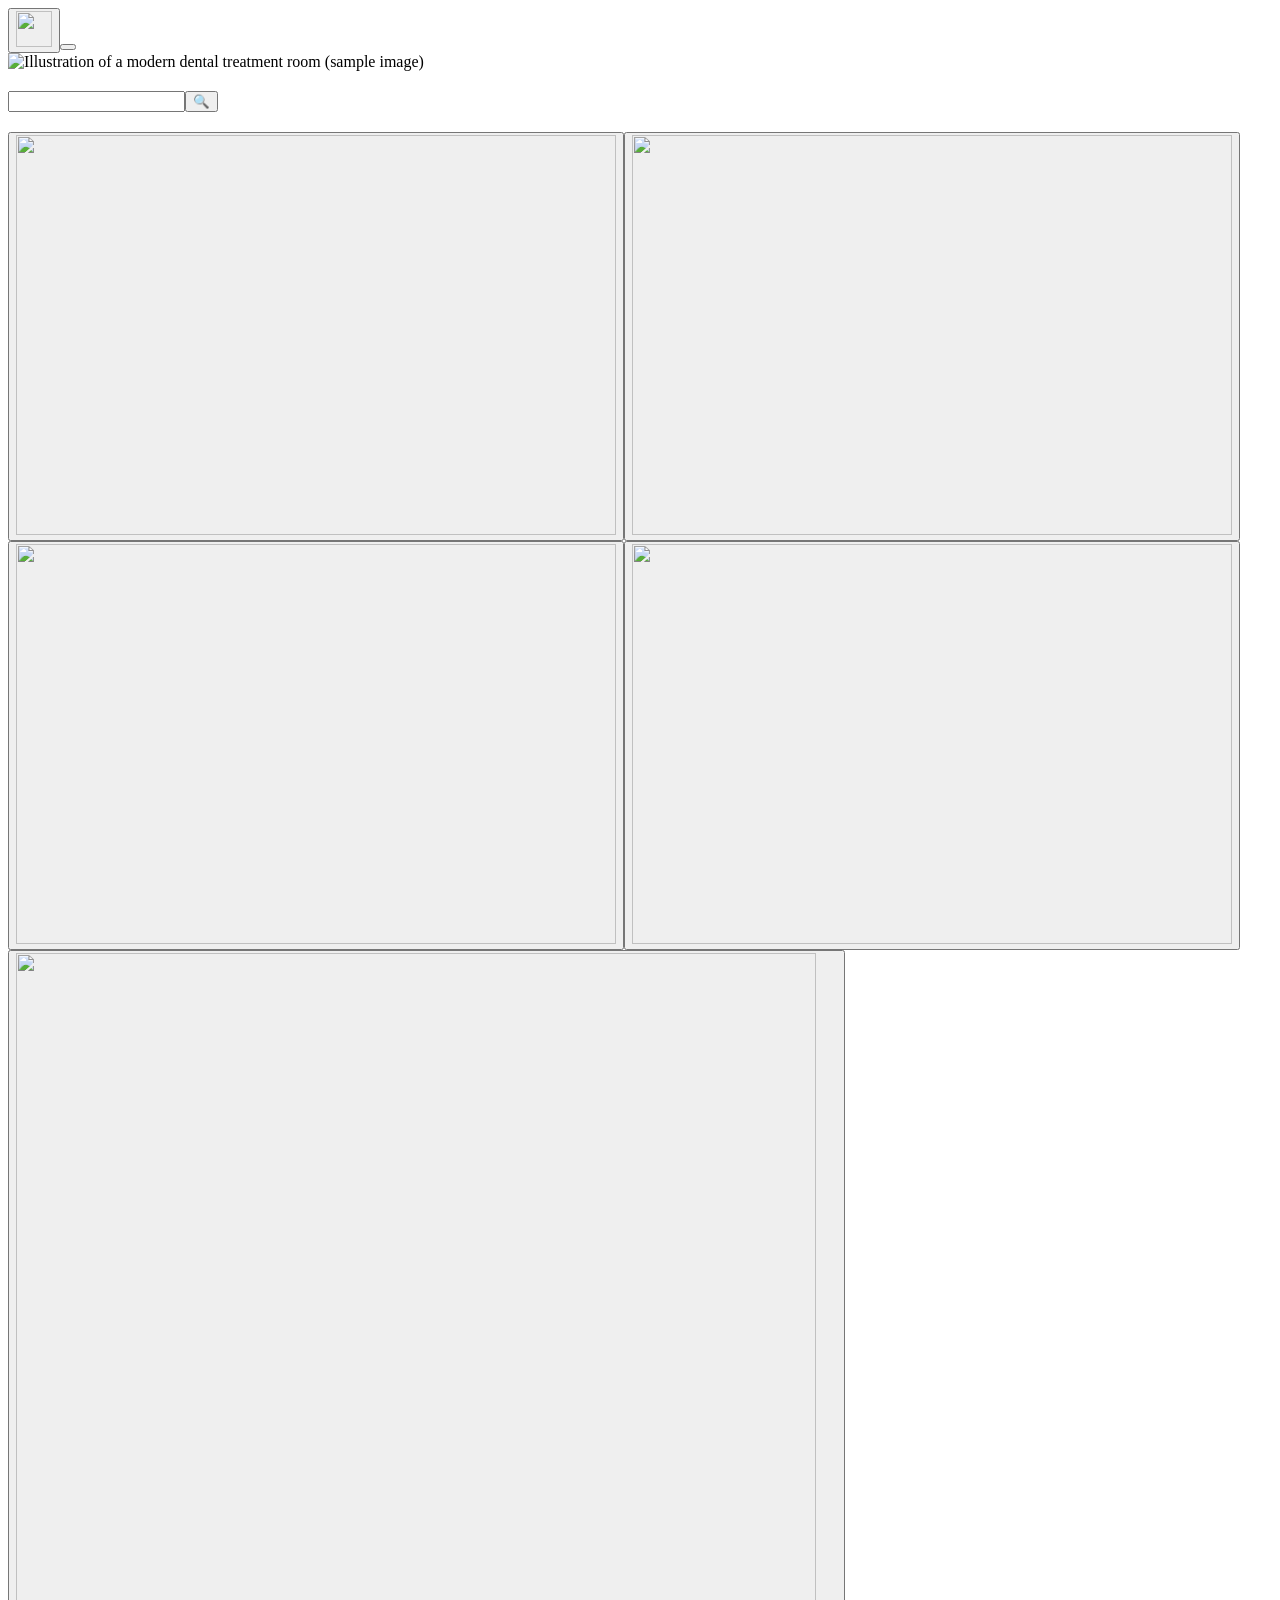
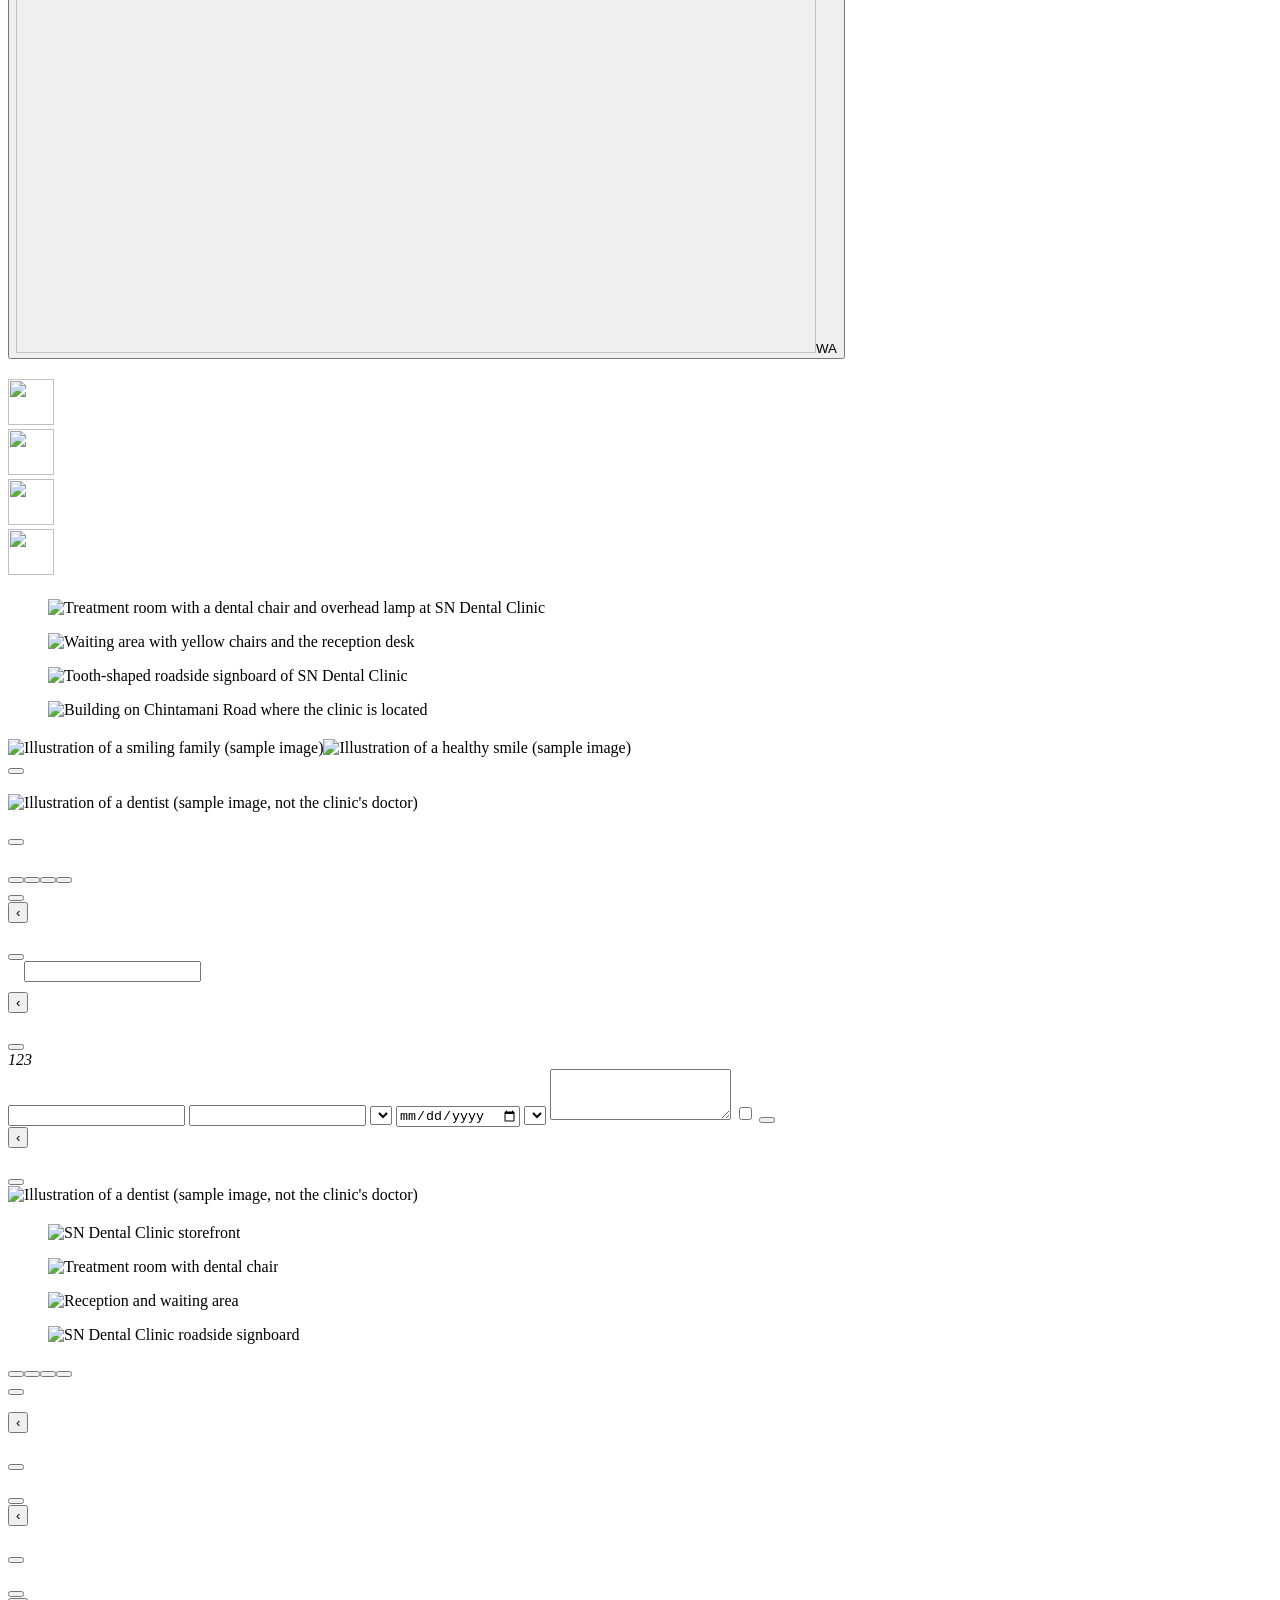
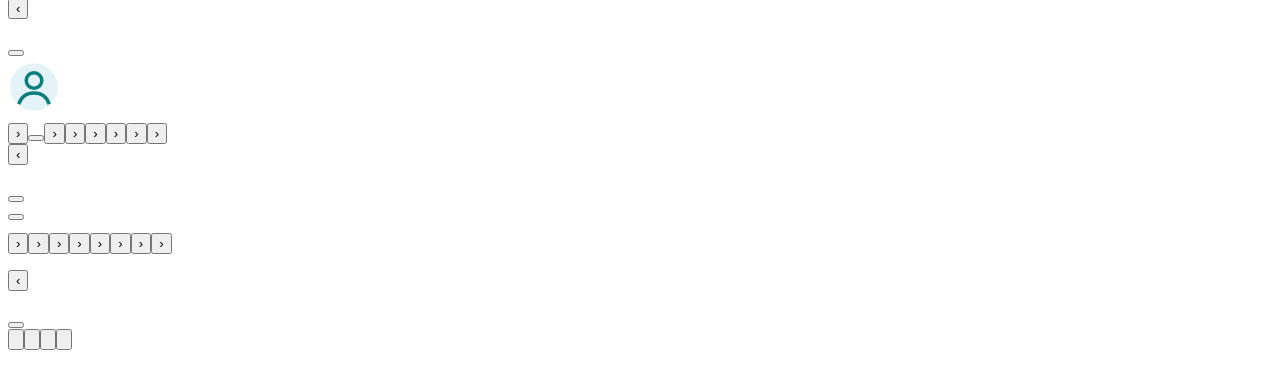
==== index.html @ cbc666bf "Add files via upload Good and best services for you" ====
<!doctype html>
<html lang="en"><head><meta charset="utf-8">
<meta name="viewport" content="width=device-width,initial-scale=1,viewport-fit=cover">
<title>SN Dental Clinic, Hoskote (Demo App)</title>
<meta name="description" content="Demo app-style website for SN Dental Clinic, Hoskote. Request appointments by WhatsApp. Sample content.">
<meta name="robots" content="noindex"><!-- remove at launch -->
<!-- After deploy, add: <link rel="canonical" href="https://FINAL-URL/"> and an absolute og:image URL (assets/images/og-image.jpg). -->
<meta property="og:type" content="website"><meta property="og:title" content="SN Dental Clinic, Hoskote"><meta property="og:description" content="Request a dental appointment by WhatsApp. Demo site.">
<link rel="manifest" href="manifest.webmanifest"><link rel="icon" href="assets/images/favicon.svg" type="image/svg+xml"><link rel="apple-touch-icon" href="assets/images/apple-touch-icon.png">
<meta name="theme-color" content="#0b3a5c"><meta name="color-scheme" content="light">
<link rel="stylesheet" href="css/styles.css">
<script src="js/config.js"></script>
<script src="js/app.js" defer></script></head>
<body>
<a class="skip" href="#main" data-t="Skip to content"></a>
<main class="app" id="main" tabindex="-1">
<div class="demo" id="demo" data-t="Demo app: sample content. Details are placeholders until the clinic verifies them."></div>

<section class="scr on" id="s-home">
 <div class="bar"><button class="brand" data-go="more"><img src="assets/images/logo-mark.svg" width="36" height="36" alt=""><span><span class="cn"></span><small data-t="Hoskote"></small></span></button><button class="ib langbtn" type="button"></button></div>
 <div class="hero" id="hero"><picture><source media="(max-width:600px)" srcset="assets/images/hero-dental-clinic-mobile.webp"><img id="hero-art" src="assets/images/hero-dental-clinic.webp" width="1600" height="900" alt="Illustration of a modern dental treatment room (sample image)" fetchpriority="high"></picture><h1><span data-t="Healthy Smiles"></span><span data-t="Brighter Lives"></span></h1><p data-t="Dental care in Hoskote"></p></div>
 <form class="search" id="sf" role="search"><label class="sr" for="q" style="position:absolute;left:-999px" data-t="Search treatments…"></label><input id="q" type="search" data-tp="Search treatments…"><button type="button" class="qgo" id="qgo" aria-label="Search">🔍</button></form>
 <h2 data-t="Popular treatments"></h2>
 <div class="row4"><button class="tile" data-book="checkup"><img class="th" src="assets/images/treatment-checkup.webp" width="600" height="400" alt="" loading="lazy"><span data-t="Dental Checkup"></span></button><button class="tile" data-book="cleaning"><img class="th" src="assets/images/treatment-cleaning.webp" width="600" height="400" alt="" loading="lazy"><span data-t="Teeth Cleaning"></span></button><button class="tile" data-book="filling"><img class="th" src="assets/images/treatment-filling.webp" width="600" height="400" alt="" loading="lazy"><span data-t="Tooth Filling"></span></button><button class="tile" data-book="rct"><img class="th" src="assets/images/treatment-root-canal.webp" width="600" height="400" alt="" loading="lazy"><span data-t="Root Canal"></span></button></div>
 <button class="cta" data-go="book"><span class="av"><img src="assets/images/dentist-portrait.webp" width="800" height="1000" alt="" loading="lazy"></span><span><b data-t="Book Appointment via WhatsApp"></b><small data-t="Send a request. The clinic confirms."></small></span><span class="wa" aria-hidden="true">WA</span></button>
 <div class="soft"><h2 data-t="What to expect (sample text)"></h2>
 <div class="row4"><div class="tile"><img class="ico" src="assets/images/icon-consultation.svg" width="46" height="46" alt="" loading="lazy"><span data-t="Check-ups"></span></div><div class="tile"><img class="ico" src="assets/images/icon-clear-advice.svg" width="46" height="46" alt="" loading="lazy"><span data-t="Clear advice"></span></div><div class="tile"><img class="ico" src="assets/images/icon-easy-booking.svg" width="46" height="46" alt="" loading="lazy"><span data-t="Easy booking"></span></div><div class="tile"><img class="ico" src="assets/images/icon-questions.svg" width="46" height="46" alt="" loading="lazy"><span data-t="Your questions"></span></div></div>
</div>
<h2 data-t="Our clinic"></h2>
<div class="gal2">
<figure><img src="assets/images/clinic-treatment-room.webp" width="416" height="536" loading="lazy" alt="Treatment room with a dental chair and overhead lamp at SN Dental Clinic"><figcaption data-t="Treatment room"></figcaption></figure>
<figure><img src="assets/images/clinic-reception.webp" width="345" height="168" loading="lazy" alt="Waiting area with yellow chairs and the reception desk"><figcaption data-t="Reception"></figcaption></figure>
<figure class="top"><img src="assets/images/clinic-signboard.webp" width="307" height="399" loading="lazy" alt="Tooth-shaped roadside signboard of SN Dental Clinic"><figcaption data-t="Signboard"></figcaption></figure>
<figure><img src="assets/images/clinic-storefront.webp" width="345" height="263" loading="lazy" alt="Building on Chintamani Road where the clinic is located"><figcaption data-t="Storefront"></figcaption></figure>
</div><p class="muted0" style="padding:0 16px" data-t="Photos are from the clinic's Google Maps listing."></p>
<div class="band"><h2 data-t="Family and children"></h2><p data-t="Ask the clinic which age groups it treats."></p><div class="duo"><img src="assets/images/family-smile.webp" width="1200" height="800" loading="lazy" alt="Illustration of a smiling family (sample image)"><img src="assets/images/smile-closeup.webp" width="1200" height="800" loading="lazy" alt="Illustration of a healthy smile (sample image)"></div><button class="btn" data-go="book" data-t="Book a visit"></button></div>
<h2 data-t="Meet the dentist"></h2>
<div class="box dr"><img src="assets/images/dentist-portrait.webp" width="800" height="1000" loading="lazy" alt="Illustration of a dentist (sample image, not the clinic's doctor)"><div><b id="hd-name"></b><p id="hd-sub" class="muted0"></p><button class="btn sm" data-go="doc" data-t="View dentist profile"></button></div></div>
<h2 data-t="Contact and location"></h2>
<div class="box"><div id="hc"></div><div class="acts" id="ha"><button class="btn sm" data-act="call" data-t="Call"></button><button class="btn sm" data-act="wa" data-t="WhatsApp"></button><button class="btn sm" data-act="dir" data-t="Directions"></button><button class="btn sm" data-act="mail" data-t="Email"></button></div><button class="btn o sm" data-info="hours" data-t="Opening Hours"></button><div id="mapbox"></div></div>
</section>

<section class="scr" id="s-svc"><div class="bar"><button class="ib" data-back aria-label="Back">‹</button><h1 data-t="Treatments"></h1><button class="ib langbtn" type="button"></button></div><div style="padding:0 16px 10px"><label class="sr" for="q2" data-t="Search treatments"></label><input id="q2" type="search" autocomplete="off" data-tp="Search treatments…"></div><div class="chips" id="chips"></div><div class="g2" id="tl"></div><p class="muted" id="none" hidden><span data-t="No treatments match."></span> <button class="chip" id="clr" type="button" data-t="Clear search"></button></p></section>

<section class="scr" id="s-book"><div class="bar"><button class="ib" data-back aria-label="Back">‹</button><h1 data-t="Book Appointment"></h1><button class="ib langbtn" type="button"></button></div>
 <div class="steps" id="steps"><span><i>1</i><b data-t="Details"></b></span><span><i>2</i><b data-t="Confirm"></b></span><span><i>3</i><b data-t="Done"></b></span></div>
 <form class="form" id="bf" novalidate>
  <label for="f-name" data-t="Full Name"></label><input id="f-name" autocomplete="name" maxlength="60" data-tp="Enter your full name"><small class="err" id="e-name"></small>
  <label for="f-phone" data-t="Mobile Number"></label><input id="f-phone" type="tel" inputmode="tel" autocomplete="tel" data-tp="Enter mobile number"><small class="err" id="e-phone"></small>
  <label for="f-tr" data-t="Select Treatment"></label><select id="f-tr"></select><small class="err" id="e-tr"></small>
  <label for="f-date" data-t="Preferred Date"></label><input id="f-date" type="date"><small class="err" id="e-date"></small>
  <label for="f-time" data-t="Preferred Time"></label><select id="f-time"></select>
  <label for="f-msg" data-t="Additional Message (Optional)"></label><textarea id="f-msg" rows="3" maxlength="300" data-tp="Tell us your concern…"></textarea>
  <label class="chk"><input type="checkbox" id="f-ok"><span data-t="I agree to share these details with the clinic by WhatsApp to arrange an appointment."></span></label><small class="err" id="e-ok"></small>
  <button class="btn" type="button" id="bsub" data-t="Review request"></button>
 </form>
 <div id="b2" hidden><div class="box"><dl id="sum"></dl></div><div style="padding:0 16px"><button class="btn" id="send" type="button" data-t="Send Request on WhatsApp"></button><button class="btn o" id="edit" type="button" data-t="Edit"></button><button class="btn o" id="callbk" type="button" data-act="call" data-t="Call the clinic to book" hidden></button><p id="st" role="status" aria-live="polite"></p></div></div>
 <div id="b3" hidden><div class="box"><p class="ok" data-t="Request prepared"></p><p data-t="Send the WhatsApp message to share it. This is not a confirmed booking."></p><p data-t="Opening WhatsApp does not mean your message was sent. Tap Send in WhatsApp. If it did not open, use the button below."></p></div><div style="padding:0 16px"><button class="btn" id="again" type="button" data-t="Open WhatsApp again"></button><button class="btn o" data-go="home" type="button" data-t="Back to Home"></button></div></div>
</section>

<section class="scr" id="s-doc"><div class="bar"><button class="ib" data-back aria-label="Back">‹</button><h1 data-t="Our Dentist"></h1><button class="ib langbtn" type="button"></button></div><div class="doc dp">
<div class="dhero"><div class="port" id="port"><img src="assets/images/dentist-portrait.webp" width="800" height="1000" alt="Illustration of a dentist (sample image, not the clinic's doctor)" loading="lazy"></div><div class="dcap"><span class="dtag" data-t="Sample picture"></span><b id="dp-name"></b><span id="dp-sub"></span></div></div>
<p class="muted dnote" data-t="Placeholder picture, not a real person."></p>
<div class="box dfacts"><dl id="dl"></dl></div>
<h2 class="dh" data-t="Treatments at the clinic"></h2><div class="dchips" id="dp-svc"></div>
<h2 class="dh" data-t="Inside the clinic"></h2>
<div class="gal"><figure><img src="assets/images/clinic-storefront.webp" width="345" height="263" alt="SN Dental Clinic storefront" loading="lazy"><figcaption data-t="Clinic front"></figcaption></figure><figure><img src="assets/images/clinic-treatment-room.webp" width="416" height="536" alt="Treatment room with dental chair" loading="lazy"><figcaption data-t="Treatment room"></figcaption></figure><figure><img src="assets/images/clinic-reception.webp" width="345" height="168" alt="Reception and waiting area" loading="lazy"><figcaption data-t="Reception"></figcaption></figure><figure><img src="assets/images/clinic-signboard.webp" width="307" height="399" alt="SN Dental Clinic roadside signboard" loading="lazy"><figcaption data-t="Signboard"></figcaption></figure></div>
<div class="box dvisit"><b data-t="Visit us"></b><p id="dp-addr" class="muted0"></p><div class="acts" id="dp-acts"><button class="btn sm" data-act="call" data-t="Call"></button><button class="btn sm" data-act="wa" data-t="WhatsApp"></button><button class="btn sm" data-act="dir" data-t="Get Directions"></button><button class="btn sm" data-act="view" data-t="View on Google Maps"></button></div><button class="btn" data-go="book" data-t="Book Appointment"></button></div>
<p class="muted dnote" data-t="Doctor details are added only after the clinic confirms them."></p>
</div>
</section>

<section class="scr" id="s-appt"><div class="bar"><button class="ib" data-back aria-label="Back">‹</button><h1 data-t="My Appointments"></h1><button class="ib langbtn" type="button"></button></div><div class="chips" id="atabs" role="tablist"></div><div class="box"><p data-t="This demo does not track appointments. The clinic confirms each request by WhatsApp or phone."></p><button class="btn" data-go="book" data-t="Make a new request"></button></div></section>

<section class="scr" id="s-rev"><div class="bar"><button class="ib" data-back aria-label="Back">‹</button><h1 data-t="Reviews & Ratings"></h1><button class="ib langbtn" type="button"></button></div><div class="box"><p id="rvtxt" style="font-weight:700"></p><p id="rvnote" class="muted0"></p><button class="btn" data-act="rev" data-t="Read reviews on Google Maps"></button></div></section>

<section class="scr" id="s-prof"><div class="bar"><button class="ib" data-back aria-label="Back">‹</button><h1 data-t="My Profile"></h1><button class="ib langbtn" type="button"></button></div><div class="box" style="display:flex;gap:12px;align-items:center;margin-top:4px"><svg width="52" height="52" viewBox="0 0 24 24" aria-hidden="true" fill="none" stroke="#0b7d7d" stroke-width="1.6"><circle cx="12" cy="12" r="11" fill="#e3f3f8" stroke="none"/><circle cx="12" cy="9" r="3.6"/><path d="M5 20c1.2-4 4.2-5.2 7-5.2s5.8 1.2 7 5.2"/></svg><div><b data-t="Guest"></b><p class="muted0" data-t="No account needed. Accounts, records and reminders need a backend (future phase)."></p></div></div><div class="list" style="margin-top:10px"><button data-go="appt"><span data-t="My Appointments"></span>›</button><button id="lg"><span data-t="Language"></span><em id="lv"></em></button><button data-act="wa"><span data-t="Help & Support"></span>›</button><button data-go="doc"><span data-t="Our Dentist"></span>›</button><button data-go="rev"><span data-t="Reviews & Ratings"></span>›</button><button data-go="more"><span data-t="About Clinic"></span>›</button><button data-info="privacy"><span data-t="Privacy Policy"></span>›</button><button data-info="terms"><span data-t="Terms & Conditions"></span>›</button></div></section>

<section class="scr" id="s-more"><div class="bar"><button class="ib" data-back aria-label="Back">‹</button><h1 data-t="More"></h1><button class="ib langbtn" type="button"></button></div><div class="list" style="margin-bottom:12px"><button data-go="doc"><span class="cn"></span><span data-t="Hoskote, Karnataka"></span></button></div><div class="list">
<button data-act="dir"><span data-t="Our Location"></span>›</button><button data-act="call"><span data-t="Call Clinic"></span>›</button><button data-act="wa"><span data-t="WhatsApp"></span>›</button><button data-act="mail"><span data-t="Email Us"></span>›</button><button data-info="hours"><span data-t="Opening Hours"></span>›</button><button data-info="faq"><span data-t="FAQs"></span>›</button><button data-info="privacy"><span data-t="Privacy Policy"></span>›</button><button data-info="terms"><span data-t="Terms & Conditions"></span>›</button></div><p class="muted" style="text-align:center;margin-top:12px" data-t="Version 1.0 (demo). General information only, not medical advice."></p></section>

<section class="scr" id="s-info"><div class="bar"><button class="ib" data-back aria-label="Back">‹</button><h1 id="it"></h1><button class="ib langbtn" type="button"></button></div><div class="box" id="ib"></div></section>
</main>
<nav aria-label="Main"><button data-go="home"><svg viewBox="0 0 24 24" aria-hidden="true"><path d="M3 11l9-8 9 8v10H3z"/></svg><span data-t="Home"></span></button><button data-go="svc"><svg viewBox="0 0 24 24" aria-hidden="true"><rect x="3" y="3" width="7" height="7" rx="2"/><rect x="14" y="3" width="7" height="7" rx="2"/><rect x="3" y="14" width="7" height="7" rx="2"/><rect x="14" y="14" width="7" height="7" rx="2"/></svg><span data-t="Services"></span></button><button data-go="appt"><svg viewBox="0 0 24 24" aria-hidden="true"><rect x="3" y="5" width="18" height="16" rx="3"/><path d="M3 10h18M8 3v4M16 3v4"/></svg><span data-t="Bookings"></span></button><button data-go="prof"><svg viewBox="0 0 24 24" aria-hidden="true"><circle cx="12" cy="8" r="4"/><path d="M4 21c1-5 5-7 8-7s7 2 8 7"/></svg><span data-t="Profile"></span></button></nav>
<p id="toast" role="status" aria-live="polite"></p>
</body></html>
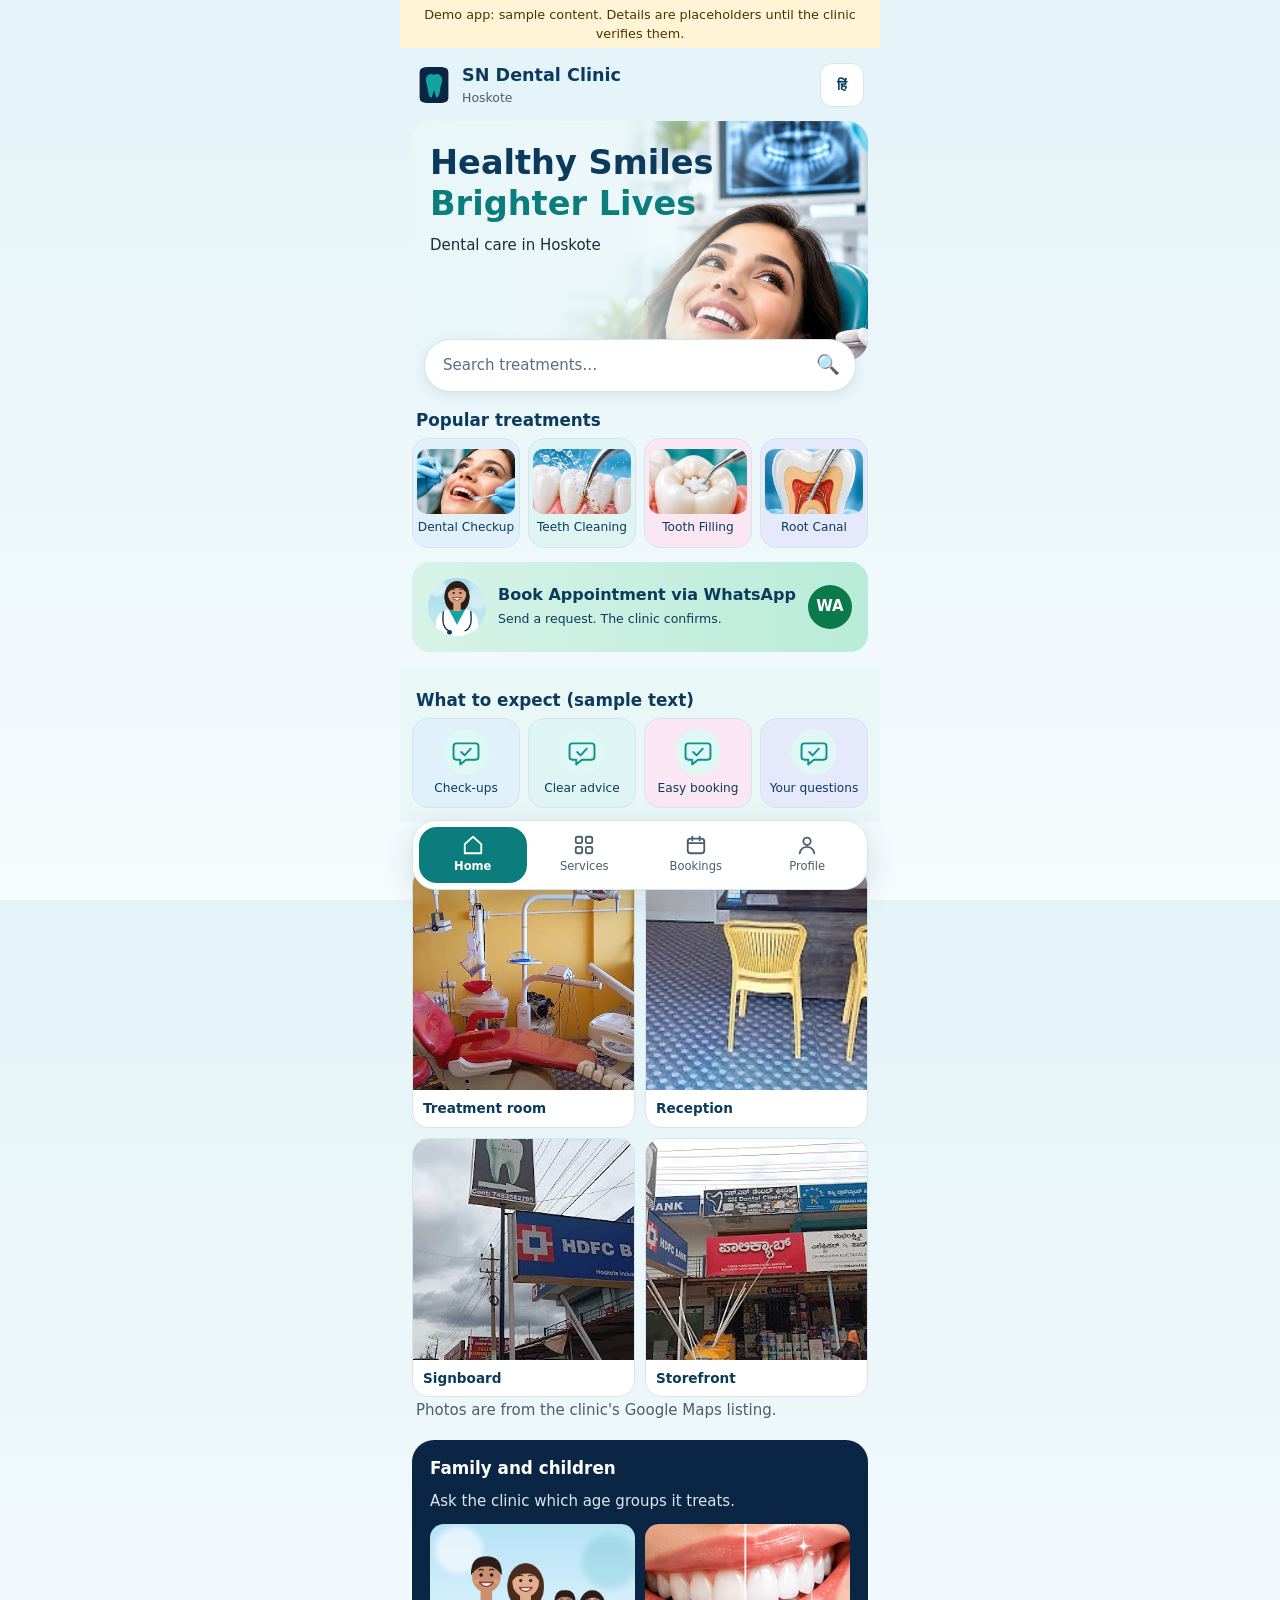
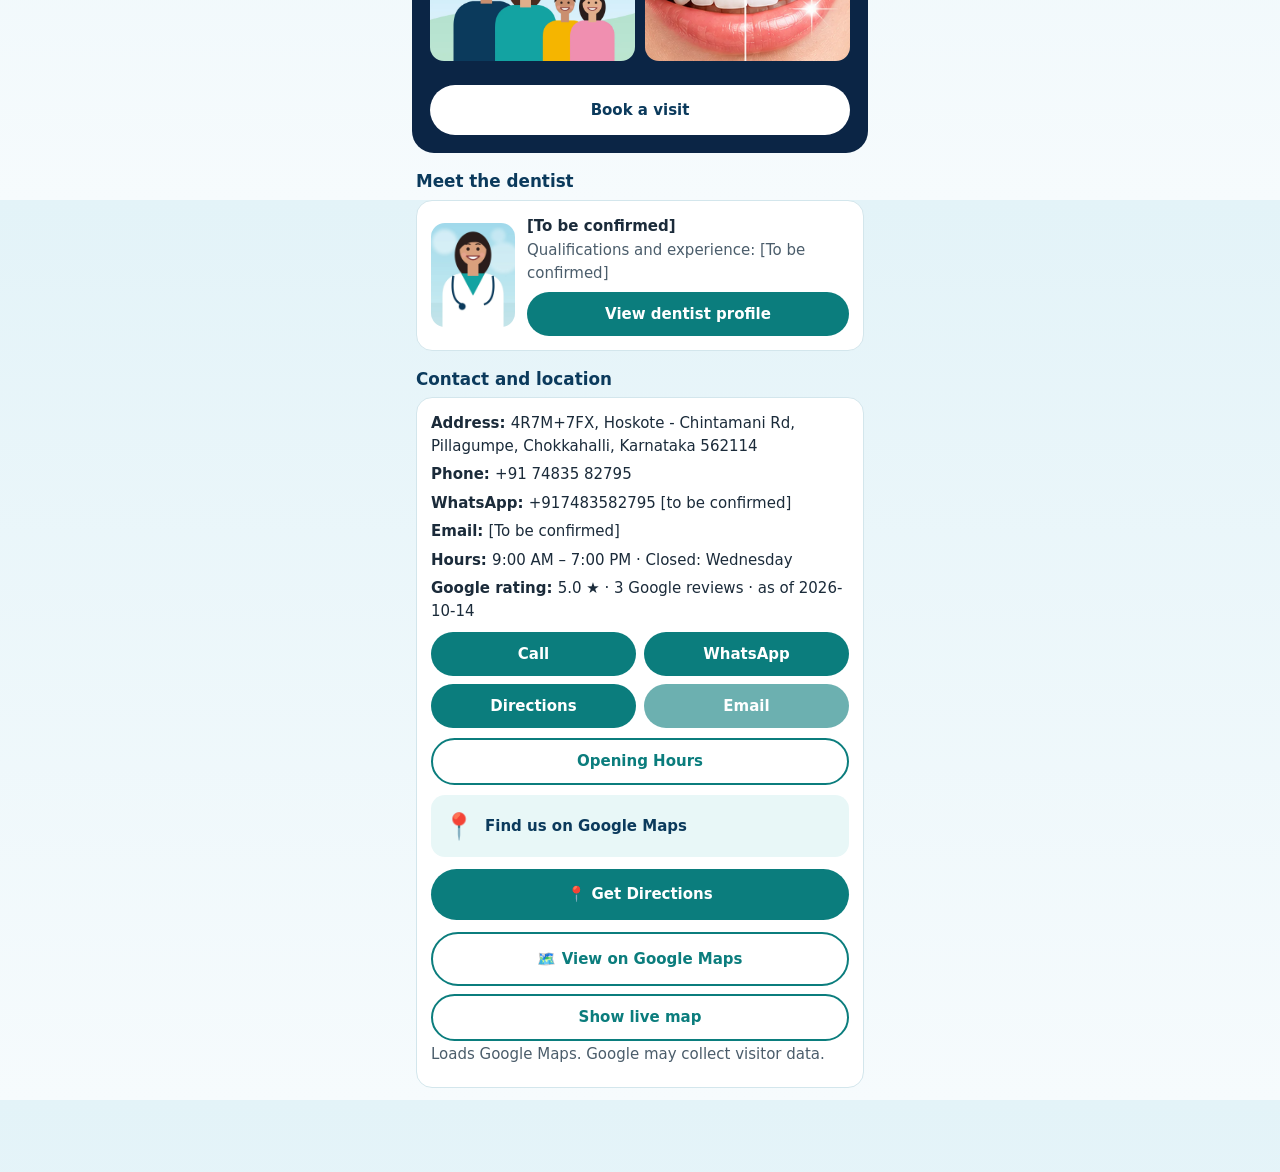
==== commit 77cb16e9: "Update index.html" ====
--- a/index.html
+++ b/index.html
@@ -4,38 +4,38 @@
 <title>SN Dental Clinic, Hoskote (Demo App)</title>
 <meta name="description" content="Demo app-style website for SN Dental Clinic, Hoskote. Request appointments by WhatsApp. Sample content.">
 <meta name="robots" content="noindex"><!-- remove at launch -->
-<!-- After deploy, add: <link rel="canonical" href="https://FINAL-URL/"> and an absolute og:image URL (assets/images/og-image.jpg). -->
+<!-- After deploy, add: <link rel="canonical" href="https://FINAL-URL/"> and an absolute og:image URL (og-image.jpg). -->
 <meta property="og:type" content="website"><meta property="og:title" content="SN Dental Clinic, Hoskote"><meta property="og:description" content="Request a dental appointment by WhatsApp. Demo site.">
-<link rel="manifest" href="manifest.webmanifest"><link rel="icon" href="assets/images/favicon.svg" type="image/svg+xml"><link rel="apple-touch-icon" href="assets/images/apple-touch-icon.png">
+<link rel="manifest" href="manifest.webmanifest"><link rel="icon" href="favicon.svg" type="image/svg+xml"><link rel="apple-touch-icon" href="apple-touch-icon.png">
 <meta name="theme-color" content="#0b3a5c"><meta name="color-scheme" content="light">
-<link rel="stylesheet" href="css/styles.css">
-<script src="js/config.js"></script>
-<script src="js/app.js" defer></script></head>
+<link rel="stylesheet" href="styles.css">
+<script src="config.js"></script>
+<script src="app.js" defer></script></head>
 <body>
 <a class="skip" href="#main" data-t="Skip to content"></a>
 <main class="app" id="main" tabindex="-1">
 <div class="demo" id="demo" data-t="Demo app: sample content. Details are placeholders until the clinic verifies them."></div>
 
 <section class="scr on" id="s-home">
- <div class="bar"><button class="brand" data-go="more"><img src="assets/images/logo-mark.svg" width="36" height="36" alt=""><span><span class="cn"></span><small data-t="Hoskote"></small></span></button><button class="ib langbtn" type="button"></button></div>
- <div class="hero" id="hero"><picture><source media="(max-width:600px)" srcset="assets/images/hero-dental-clinic-mobile.webp"><img id="hero-art" src="assets/images/hero-dental-clinic.webp" width="1600" height="900" alt="Illustration of a modern dental treatment room (sample image)" fetchpriority="high"></picture><h1><span data-t="Healthy Smiles"></span><span data-t="Brighter Lives"></span></h1><p data-t="Dental care in Hoskote"></p></div>
+ <div class="bar"><button class="brand" data-go="more"><img src="logo-mark.svg" width="36" height="36" alt=""><span><span class="cn"></span><small data-t="Hoskote"></small></span></button><button class="ib langbtn" type="button"></button></div>
+ <div class="hero" id="hero"><picture><source media="(max-width:600px)" srcset="hero-dental-clinic-mobile.webp"><img id="hero-art" src="hero-dental-clinic.webp" width="1600" height="900" alt="Illustration of a modern dental treatment room (sample image)" fetchpriority="high"></picture><h1><span data-t="Healthy Smiles"></span><span data-t="Brighter Lives"></span></h1><p data-t="Dental care in Hoskote"></p></div>
  <form class="search" id="sf" role="search"><label class="sr" for="q" style="position:absolute;left:-999px" data-t="Search treatments…"></label><input id="q" type="search" data-tp="Search treatments…"><button type="button" class="qgo" id="qgo" aria-label="Search">🔍</button></form>
  <h2 data-t="Popular treatments"></h2>
- <div class="row4"><button class="tile" data-book="checkup"><img class="th" src="assets/images/treatment-checkup.webp" width="600" height="400" alt="" loading="lazy"><span data-t="Dental Checkup"></span></button><button class="tile" data-book="cleaning"><img class="th" src="assets/images/treatment-cleaning.webp" width="600" height="400" alt="" loading="lazy"><span data-t="Teeth Cleaning"></span></button><button class="tile" data-book="filling"><img class="th" src="assets/images/treatment-filling.webp" width="600" height="400" alt="" loading="lazy"><span data-t="Tooth Filling"></span></button><button class="tile" data-book="rct"><img class="th" src="assets/images/treatment-root-canal.webp" width="600" height="400" alt="" loading="lazy"><span data-t="Root Canal"></span></button></div>
- <button class="cta" data-go="book"><span class="av"><img src="assets/images/dentist-portrait.webp" width="800" height="1000" alt="" loading="lazy"></span><span><b data-t="Book Appointment via WhatsApp"></b><small data-t="Send a request. The clinic confirms."></small></span><span class="wa" aria-hidden="true">WA</span></button>
+ <div class="row4"><button class="tile" data-book="checkup"><img class="th" src="treatment-checkup.webp" width="600" height="400" alt="" loading="lazy"><span data-t="Dental Checkup"></span></button><button class="tile" data-book="cleaning"><img class="th" src="treatment-cleaning.webp" width="600" height="400" alt="" loading="lazy"><span data-t="Teeth Cleaning"></span></button><button class="tile" data-book="filling"><img class="th" src="treatment-filling.webp" width="600" height="400" alt="" loading="lazy"><span data-t="Tooth Filling"></span></button><button class="tile" data-book="rct"><img class="th" src="treatment-root-canal.webp" width="600" height="400" alt="" loading="lazy"><span data-t="Root Canal"></span></button></div>
+ <button class="cta" data-go="book"><span class="av"><img src="dentist-portrait.webp" width="800" height="1000" alt="" loading="lazy"></span><span><b data-t="Book Appointment via WhatsApp"></b><small data-t="Send a request. The clinic confirms."></small></span><span class="wa" aria-hidden="true">WA</span></button>
  <div class="soft"><h2 data-t="What to expect (sample text)"></h2>
- <div class="row4"><div class="tile"><img class="ico" src="assets/images/icon-consultation.svg" width="46" height="46" alt="" loading="lazy"><span data-t="Check-ups"></span></div><div class="tile"><img class="ico" src="assets/images/icon-clear-advice.svg" width="46" height="46" alt="" loading="lazy"><span data-t="Clear advice"></span></div><div class="tile"><img class="ico" src="assets/images/icon-easy-booking.svg" width="46" height="46" alt="" loading="lazy"><span data-t="Easy booking"></span></div><div class="tile"><img class="ico" src="assets/images/icon-questions.svg" width="46" height="46" alt="" loading="lazy"><span data-t="Your questions"></span></div></div>
+ <div class="row4"><div class="tile"><img class="ico" src="icon-consultation.svg" width="46" height="46" alt="" loading="lazy"><span data-t="Check-ups"></span></div><div class="tile"><img class="ico" src="icon-clear-advice.svg" width="46" height="46" alt="" loading="lazy"><span data-t="Clear advice"></span></div><div class="tile"><img class="ico" src="icon-easy-booking.svg" width="46" height="46" alt="" loading="lazy"><span data-t="Easy booking"></span></div><div class="tile"><img class="ico" src="icon-questions.svg" width="46" height="46" alt="" loading="lazy"><span data-t="Your questions"></span></div></div>
 </div>
 <h2 data-t="Our clinic"></h2>
 <div class="gal2">
-<figure><img src="assets/images/clinic-treatment-room.webp" width="416" height="536" loading="lazy" alt="Treatment room with a dental chair and overhead lamp at SN Dental Clinic"><figcaption data-t="Treatment room"></figcaption></figure>
-<figure><img src="assets/images/clinic-reception.webp" width="345" height="168" loading="lazy" alt="Waiting area with yellow chairs and the reception desk"><figcaption data-t="Reception"></figcaption></figure>
-<figure class="top"><img src="assets/images/clinic-signboard.webp" width="307" height="399" loading="lazy" alt="Tooth-shaped roadside signboard of SN Dental Clinic"><figcaption data-t="Signboard"></figcaption></figure>
-<figure><img src="assets/images/clinic-storefront.webp" width="345" height="263" loading="lazy" alt="Building on Chintamani Road where the clinic is located"><figcaption data-t="Storefront"></figcaption></figure>
+<figure><img src="clinic-treatment-room.webp" width="416" height="536" loading="lazy" alt="Treatment room with a dental chair and overhead lamp at SN Dental Clinic"><figcaption data-t="Treatment room"></figcaption></figure>
+<figure><img src="clinic-reception.webp" width="345" height="168" loading="lazy" alt="Waiting area with yellow chairs and the reception desk"><figcaption data-t="Reception"></figcaption></figure>
+<figure class="top"><img src="clinic-signboard.webp" width="307" height="399" loading="lazy" alt="Tooth-shaped roadside signboard of SN Dental Clinic"><figcaption data-t="Signboard"></figcaption></figure>
+<figure><img src="clinic-storefront.webp" width="345" height="263" loading="lazy" alt="Building on Chintamani Road where the clinic is located"><figcaption data-t="Storefront"></figcaption></figure>
 </div><p class="muted0" style="padding:0 16px" data-t="Photos are from the clinic's Google Maps listing."></p>
-<div class="band"><h2 data-t="Family and children"></h2><p data-t="Ask the clinic which age groups it treats."></p><div class="duo"><img src="assets/images/family-smile.webp" width="1200" height="800" loading="lazy" alt="Illustration of a smiling family (sample image)"><img src="assets/images/smile-closeup.webp" width="1200" height="800" loading="lazy" alt="Illustration of a healthy smile (sample image)"></div><button class="btn" data-go="book" data-t="Book a visit"></button></div>
+<div class="band"><h2 data-t="Family and children"></h2><p data-t="Ask the clinic which age groups it treats."></p><div class="duo"><img src="family-smile.webp" width="1200" height="800" loading="lazy" alt="Illustration of a smiling family (sample image)"><img src="smile-closeup.webp" width="1200" height="800" loading="lazy" alt="Illustration of a healthy smile (sample image)"></div><button class="btn" data-go="book" data-t="Book a visit"></button></div>
 <h2 data-t="Meet the dentist"></h2>
-<div class="box dr"><img src="assets/images/dentist-portrait.webp" width="800" height="1000" loading="lazy" alt="Illustration of a dentist (sample image, not the clinic's doctor)"><div><b id="hd-name"></b><p id="hd-sub" class="muted0"></p><button class="btn sm" data-go="doc" data-t="View dentist profile"></button></div></div>
+<div class="box dr"><img src="dentist-portrait.webp" width="800" height="1000" loading="lazy" alt="Illustration of a dentist (sample image, not the clinic's doctor)"><div><b id="hd-name"></b><p id="hd-sub" class="muted0"></p><button class="btn sm" data-go="doc" data-t="View dentist profile"></button></div></div>
 <h2 data-t="Contact and location"></h2>
 <div class="box"><div id="hc"></div><div class="acts" id="ha"><button class="btn sm" data-act="call" data-t="Call"></button><button class="btn sm" data-act="wa" data-t="WhatsApp"></button><button class="btn sm" data-act="dir" data-t="Directions"></button><button class="btn sm" data-act="mail" data-t="Email"></button></div><button class="btn o sm" data-info="hours" data-t="Opening Hours"></button><div id="mapbox"></div></div>
 </section>
@@ -59,12 +59,12 @@
 </section>
 
 <section class="scr" id="s-doc"><div class="bar"><button class="ib" data-back aria-label="Back">‹</button><h1 data-t="Our Dentist"></h1><button class="ib langbtn" type="button"></button></div><div class="doc dp">
-<div class="dhero"><div class="port" id="port"><img src="assets/images/dentist-portrait.webp" width="800" height="1000" alt="Illustration of a dentist (sample image, not the clinic's doctor)" loading="lazy"></div><div class="dcap"><span class="dtag" data-t="Sample picture"></span><b id="dp-name"></b><span id="dp-sub"></span></div></div>
+<div class="dhero"><div class="port" id="port"><img src="dentist-portrait.webp" width="800" height="1000" alt="Illustration of a dentist (sample image, not the clinic's doctor)" loading="lazy"></div><div class="dcap"><span class="dtag" data-t="Sample picture"></span><b id="dp-name"></b><span id="dp-sub"></span></div></div>
 <p class="muted dnote" data-t="Placeholder picture, not a real person."></p>
 <div class="box dfacts"><dl id="dl"></dl></div>
 <h2 class="dh" data-t="Treatments at the clinic"></h2><div class="dchips" id="dp-svc"></div>
 <h2 class="dh" data-t="Inside the clinic"></h2>
-<div class="gal"><figure><img src="assets/images/clinic-storefront.webp" width="345" height="263" alt="SN Dental Clinic storefront" loading="lazy"><figcaption data-t="Clinic front"></figcaption></figure><figure><img src="assets/images/clinic-treatment-room.webp" width="416" height="536" alt="Treatment room with dental chair" loading="lazy"><figcaption data-t="Treatment room"></figcaption></figure><figure><img src="assets/images/clinic-reception.webp" width="345" height="168" alt="Reception and waiting area" loading="lazy"><figcaption data-t="Reception"></figcaption></figure><figure><img src="assets/images/clinic-signboard.webp" width="307" height="399" alt="SN Dental Clinic roadside signboard" loading="lazy"><figcaption data-t="Signboard"></figcaption></figure></div>
+<div class="gal"><figure><img src="clinic-storefront.webp" width="345" height="263" alt="SN Dental Clinic storefront" loading="lazy"><figcaption data-t="Clinic front"></figcaption></figure><figure><img src="clinic-treatment-room.webp" width="416" height="536" alt="Treatment room with dental chair" loading="lazy"><figcaption data-t="Treatment room"></figcaption></figure><figure><img src="clinic-reception.webp" width="345" height="168" alt="Reception and waiting area" loading="lazy"><figcaption data-t="Reception"></figcaption></figure><figure><img src="clinic-signboard.webp" width="307" height="399" alt="SN Dental Clinic roadside signboard" loading="lazy"><figcaption data-t="Signboard"></figcaption></figure></div>
 <div class="box dvisit"><b data-t="Visit us"></b><p id="dp-addr" class="muted0"></p><div class="acts" id="dp-acts"><button class="btn sm" data-act="call" data-t="Call"></button><button class="btn sm" data-act="wa" data-t="WhatsApp"></button><button class="btn sm" data-act="dir" data-t="Get Directions"></button><button class="btn sm" data-act="view" data-t="View on Google Maps"></button></div><button class="btn" data-go="book" data-t="Book Appointment"></button></div>
 <p class="muted dnote" data-t="Doctor details are added only after the clinic confirms them."></p>
 </div>
--- a/styles.css
+++ b/styles.css
@@ -0,0 +1,89 @@
+:root{--n:#0b3a5c;--t:#0b7d7d;--t2:#16a8a8;--bg:#eef7fb;--ln:#d3e6ec;--bad:#b00020;box-sizing:border-box;padding-top:env(safe-area-inset-top,0px)}
+*{box-sizing:inherit}html{height:100%}
+body{margin:0;background:linear-gradient(#e3f3f8,#f6fbfd);color:#1b2b3a;font:15px/1.5 system-ui,"Noto Sans Devanagari",Roboto,sans-serif;min-height:100%}
+.app{max-width:480px;margin:auto;padding-bottom:calc(84px + env(safe-area-inset-bottom,0px))}
+h1,h2,h3{color:var(--n);margin:0;line-height:1.2}h2{font-size:1.05rem;margin:18px 16px 8px}
+:focus-visible{outline:3px solid #f5a300;outline-offset:2px}
+button{font:inherit;cursor:pointer}
+.demo{background:#fff4d6;color:#4a3500;font-size:.8rem;text-align:center;padding:5px 10px}
+.bar{display:flex;align-items:center;gap:10px;padding:14px 16px}.bar h1{font-size:1.15rem;flex:1}
+.ib{background:#fff;border:1px solid var(--ln);border-radius:12px;min-width:44px;min-height:44px;color:var(--n);font-weight:700}
+.brand{display:flex;gap:10px;align-items:center;flex:1;background:none;border:0;text-align:left;color:var(--n);font-weight:700;font-size:1.1rem;padding:0}
+.brand small{display:block;font-weight:400;color:#4b5d6b;font-size:.78rem}
+.scr{display:none}.scr.on{display:block}
+.hero{margin:0 12px;border-radius:22px;padding:22px 18px;background:linear-gradient(135deg,#d9f1f2,#9fd9dc 60%,#6cc3c8);min-height:240px;position:relative;overflow:hidden}
+.hero h1{font-size:2.1rem;color:var(--n);max-width:9em}.hero h1 span{display:block}.hero h1 span+span{color:var(--t)}.hero h1,.hero p{position:relative;z-index:1}.hero p{margin:10px 0 0;max-width:12em}
+.hero>picture,.hero>picture img{position:absolute;inset:0;width:100%;height:100%;object-fit:cover;object-position:78% center;display:block}.hero:after{content:'';position:absolute;inset:0;background:linear-gradient(90deg,#e8f6f8f5 0,#e8f6f8d0 48%,#e8f6f800 80%)}
+.search{margin:-22px 24px 0;position:relative}.search input{width:100%;border-radius:999px;border:1px solid var(--ln);padding:14px 18px;font:inherit;box-shadow:0 4px 14px #0b3a5c18;min-height:48px}
+.row4{display:grid;grid-template-columns:repeat(4,1fr);gap:8px;padding:0 12px}
+.tile{background:#fff;border:1px solid var(--ln);border-radius:16px;padding:10px 4px;text-align:center;font-size:.76rem;color:var(--n);min-height:84px}
+.tile img.th{width:100%;height:auto;aspect-ratio:3/2;object-fit:cover;border-radius:10px;display:block;margin:0 0 4px}.tile img.ico{width:46px;height:46px;display:block;margin:0 auto 4px}.row4 .tile:nth-child(1){background:#e1f1fb}.row4 .tile:nth-child(2){background:#dff5f3}.row4 .tile:nth-child(3){background:#fbe6f3}.row4 .tile:nth-child(4){background:#e6e8fb}.av{width:58px;height:58px;border-radius:50%;background:#e3f3f8;overflow:hidden;flex:none}.av img{width:100%;height:100%;object-fit:cover;object-position:50% 20%;display:block}
+.cta{margin:14px 12px 0;width:calc(100% - 24px);display:flex;align-items:center;gap:12px;text-align:left;background:linear-gradient(90deg,#d7f3e7,#b9ebd9);border:0;border-radius:18px;padding:16px;color:var(--n)}
+.cta b{display:block;font-size:1rem}.wa{background:#0b7a4b;color:#fff;border-radius:50%;min-width:44px;height:44px;display:grid;place-items:center;font-weight:700;margin-left:auto}
+.chips{display:flex;gap:8px;padding:0 16px 8px;overflow-x:auto}.chip{background:#fff;border:1px solid var(--ln);border-radius:999px;padding:8px 16px;min-height:44px;white-space:nowrap;color:var(--n)}.chip[aria-pressed=true]{background:var(--t);color:#fff;border-color:var(--t)}
+.g2{display:grid;grid-template-columns:1fr 1fr;gap:10px;padding:0 12px}
+.card{background:#fff;border:1px solid var(--ln);border-radius:14px;overflow:hidden;text-align:left;padding:0;color:inherit}
+.card .ph{aspect-ratio:3/2;overflow:hidden}.card .ph img{width:100%;height:100%;object-fit:cover;display:block}.card div+div{padding:8px 10px 10px}.card b{display:block;font-size:.9rem;color:var(--n)}.card small{color:#4b5d6b}
+.tag{font-size:.68rem;background:#fff4d6;border-radius:6px;padding:0 5px;margin-left:4px}
+.steps{display:flex;justify-content:center;gap:8px;padding:0 16px 10px;font-size:.85rem;color:#4b5d6b}.steps span{display:flex;gap:6px;align-items:center}.steps i{font-style:normal;width:26px;height:26px;border-radius:50%;background:#c9dde2;color:#fff;display:grid;place-items:center;font-weight:700}.steps .cur i{background:var(--t)}.steps .cur{color:var(--n);font-weight:700}
+.form{padding:0 16px;display:grid;gap:4px}.form label{font-weight:600;color:var(--n);margin-top:10px}
+input,select,textarea{font:inherit;width:100%;border:1px solid #9bb7be;border-radius:12px;padding:12px;min-height:48px;background:#fff}
+[aria-invalid=true]{border-color:var(--bad)}.err{color:var(--bad);min-height:1em;font-size:.82rem}
+.chk{display:flex;gap:10px;font-weight:400!important}.chk input{width:24px;min-height:24px}
+.btn{display:block;width:100%;background:var(--t);color:#fff;border:0;border-radius:999px;padding:14px;font-weight:700;min-height:48px;margin-top:12px}.btn.o{background:#fff;color:var(--t);border:2px solid var(--t)}.btn:disabled{opacity:.6}
+.box{margin:0 16px;background:#fff;border:1px solid var(--ln);border-radius:16px;padding:14px}.box dt{font-weight:700;color:var(--n)}.box dd{margin:0 0 8px}
+.ok{color:#075e54;font-weight:700}
+.doc{margin:0 16px}.port img{width:100%;height:100%;object-fit:cover;object-position:50% 15%;display:block}.port{aspect-ratio:4/5;max-height:420px;overflow:hidden;border-radius:18px;background:linear-gradient(#d9f1f2,#9fd9dc);display:grid;place-items:center}
+.list{margin:0 12px;background:#fff;border:1px solid var(--ln);border-radius:16px}.list button{display:flex;width:100%;justify-content:space-between;gap:10px;background:none;border:0;border-bottom:1px solid var(--ln);padding:14px;min-height:50px;color:var(--n);text-align:left}.list button:last-child{border:0}.list em{font-style:normal;color:#4b5d6b}
+details{border-bottom:1px solid var(--ln);padding:8px 0}summary{font-weight:600;min-height:44px;display:flex;align-items:center}
+table{width:100%;border-collapse:collapse}td{padding:6px;border-bottom:1px solid var(--ln)}
+.muted{color:#4b5d6b;padding:0 16px}
+nav{position:fixed;bottom:calc(10px + env(safe-area-inset-bottom,0px));left:50%;transform:translateX(-50%);width:calc(100% - 24px);max-width:456px;background:#fff;border:1px solid var(--ln);border-radius:24px;box-shadow:0 10px 30px #0b3a5c26;display:grid;grid-template-columns:repeat(4,1fr);gap:4px;padding:6px;z-index:9}
+nav button{background:none;border:0;border-radius:18px;color:#4b5d6b;font-size:.72rem;min-height:56px;display:flex;flex-direction:column;align-items:center;justify-content:center;gap:2px}nav button svg{width:22px;height:22px;fill:none;stroke:currentColor;stroke-width:2;stroke-linecap:round;stroke-linejoin:round}nav button[aria-current=page]{background:var(--t);color:#fff;font-weight:700}
+#toast{position:fixed;left:12px;right:12px;bottom:90px;background:#222;color:#fff;padding:12px;border-radius:12px;z-index:20;display:none}#toast.on{display:block}
+@media(prefers-reduced-motion:reduce){*{transition:none!important;animation:none!important}}
+
+.soft{background:#eaf7f7 url(../assets/images/bg-soft-teal.webp) center/cover;padding:6px 0 14px;margin-top:14px}
+.gal{display:grid;grid-template-columns:1fr 1fr;gap:10px;padding:0 12px}.gal figure{margin:0;background:#fff;border:1px solid var(--ln);border-radius:16px;overflow:hidden}.gal img{width:100%;height:auto;aspect-ratio:3/2;object-fit:cover;display:block}.gal figcaption{padding:8px 10px;font-weight:600;color:var(--n);font-size:.85rem}
+.band{margin:18px 12px 0;border-radius:22px;padding:18px;color:#fff;background:#0b2545 url(../assets/images/bg-navy-pattern.webp) center/cover;display:grid;gap:12px}.band h2{color:#fff;margin:0}.band p{margin:0;color:#dbe8f0}
+.band .duo{display:grid;grid-template-columns:1fr 1fr;gap:10px}.band img{width:100%;height:auto;aspect-ratio:3/2;object-fit:cover;border-radius:14px;display:block}
+.band .btn{background:#fff;color:var(--n);border-color:#fff}
+.brand img{border-radius:10px}
+.legal{max-width:720px;margin:auto;padding:20px}.legal a.btn{display:inline-block;width:auto;padding:12px 22px}
+
+.sr{position:absolute;left:-999px}.skip{position:absolute;left:-999px}.skip:focus{left:8px;top:8px;background:#fff;padding:10px;z-index:50;border-radius:8px}
+.dr{display:flex;gap:12px;align-items:center}.dr img{width:84px;height:104px;object-fit:cover;object-position:50% 15%;border-radius:14px;flex:none}
+.muted0{margin:2px 0 8px;color:#4b5d6b}.acts{display:grid;grid-template-columns:1fr 1fr;gap:8px;margin:10px 0}.btn.sm{margin:0;min-height:44px;padding:10px 14px}.box .btn.o.sm{margin-top:4px}
+.off{opacity:.6}.langbtn{font-size:.85rem}main:focus,.scr h1:focus{outline:none}.box a{color:var(--t);font-weight:600}
+.box a{display:inline-block;min-height:44px;padding:10px 0}
+
+.gal2{display:grid;grid-template-columns:1fr 1fr;gap:10px;padding:0 12px}.gal2 figure{margin:0;background:#fff;border:1px solid var(--ln);border-radius:16px;overflow:hidden}.gal2 img{width:100%;height:auto;aspect-ratio:1/1;object-fit:cover;display:block}.gal2 .top img{object-position:50% 12%}.gal2 figcaption{padding:8px 10px;font-weight:600;color:var(--n);font-size:.85rem}
+#mapbox{margin-top:10px}
+
+[hidden]{display:none!important}
+.search input{padding-right:56px}.qgo{position:absolute;right:6px;top:50%;transform:translateY(-50%);min-width:44px;min-height:44px;border:0;background:none;font-size:1.2rem}
+.mapcard{display:flex;gap:10px;align-items:center;background:#e8f7f7;border-radius:14px;padding:12px;margin-bottom:8px;color:var(--n)}.pin{font-size:1.6rem}
+
+/* Typing visibility: fixed dark text, visible caret and placeholder in every browser/theme, incl. forced dark mode and autofill */
+html{color-scheme:light}
+input,select,textarea{color:#10283a;-webkit-text-fill-color:#10283a;caret-color:#0b7f80;font-size:16px;background-color:#fff}
+input::placeholder,textarea::placeholder{color:#587080;opacity:1;-webkit-text-fill-color:#587080}
+input:-webkit-autofill,textarea:-webkit-autofill{-webkit-text-fill-color:#10283a;box-shadow:0 0 0 1000px #fff inset}
+input,textarea,select{scroll-margin-bottom:120px}
+
+/* Our Dentist page */
+.dp{margin:0 16px;padding-bottom:24px}
+.dhero{position:relative;border-radius:22px;overflow:hidden;box-shadow:0 10px 28px #0b3a5c24}
+.dhero .port{border-radius:0;max-height:380px;aspect-ratio:4/4.4}
+.dcap{position:absolute;left:0;right:0;bottom:0;padding:54px 18px 16px;color:#fff;background:linear-gradient(0deg,#0b3a5cf2 0,#0b3a5ccc 55%,#0b3a5c00 100%);display:flex;flex-direction:column;gap:3px}
+.dcap b{font-size:1.45rem;line-height:1.2}.dcap span:last-child{font-size:.95rem;opacity:.95}
+.dtag{align-self:flex-start;background:#ffffffe6;color:#0b3a5c;border-radius:999px;padding:3px 12px;font-size:.78rem;font-weight:700;margin-bottom:6px}
+.dnote{padding:8px 2px 0;margin:0;font-size:.9rem}
+.dfacts{margin:12px 0 0;padding:14px}.dfacts dl{display:grid;grid-template-columns:1fr 1fr;gap:10px;margin:0}
+.dfacts dt{font-size:.78rem;text-transform:uppercase;letter-spacing:.04em;color:#0b7f80;font-weight:700;margin:0}.dfacts dd{margin:2px 0 0;color:var(--n);font-weight:600;min-height:1.3em}
+.dh{font-size:1.15rem;color:var(--n);margin:22px 0 10px}
+.dchips{display:flex;flex-wrap:wrap;gap:8px}.dchips span{background:#e3f4f5;color:#0b5f66;border:1px solid #bfe3e5;border-radius:999px;padding:9px 15px;font-weight:600;font-size:.92rem}
+.gal{display:flex;gap:12px;overflow-x:auto;padding:2px 2px 10px;scroll-snap-type:x mandatory;-webkit-overflow-scrolling:touch}
+.gal figure{margin:0;flex:0 0 190px;scroll-snap-align:start;background:#fff;border:1px solid var(--ln);border-radius:16px;overflow:hidden;box-shadow:0 4px 14px #0b3a5c14}
+.gal img{width:100%;height:190px;object-fit:cover;display:block}.gal figcaption{padding:8px 12px;font-size:.88rem;font-weight:600;color:var(--n)}
+.dvisit{margin:14px 0 0}.dvisit .acts{margin:8px 0 0}.dvisit .btn:not(.sm){margin-top:12px}
